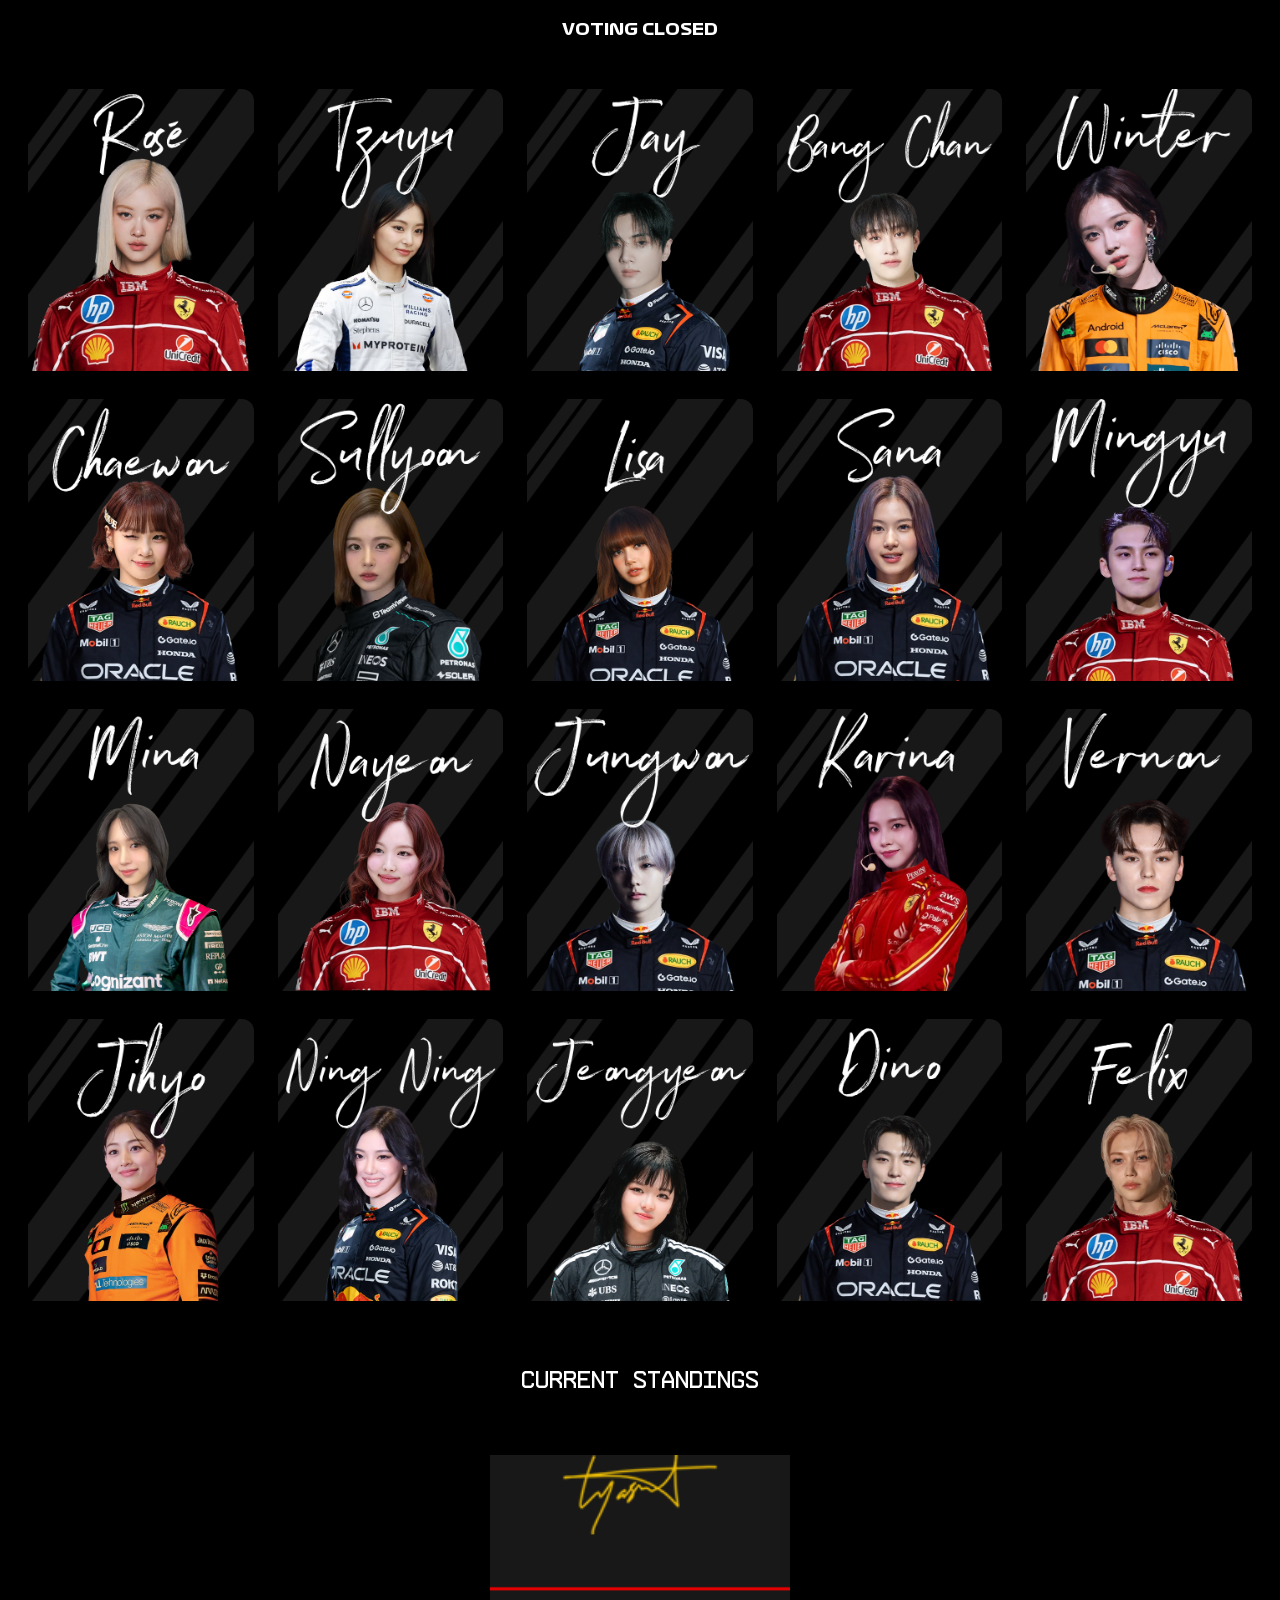
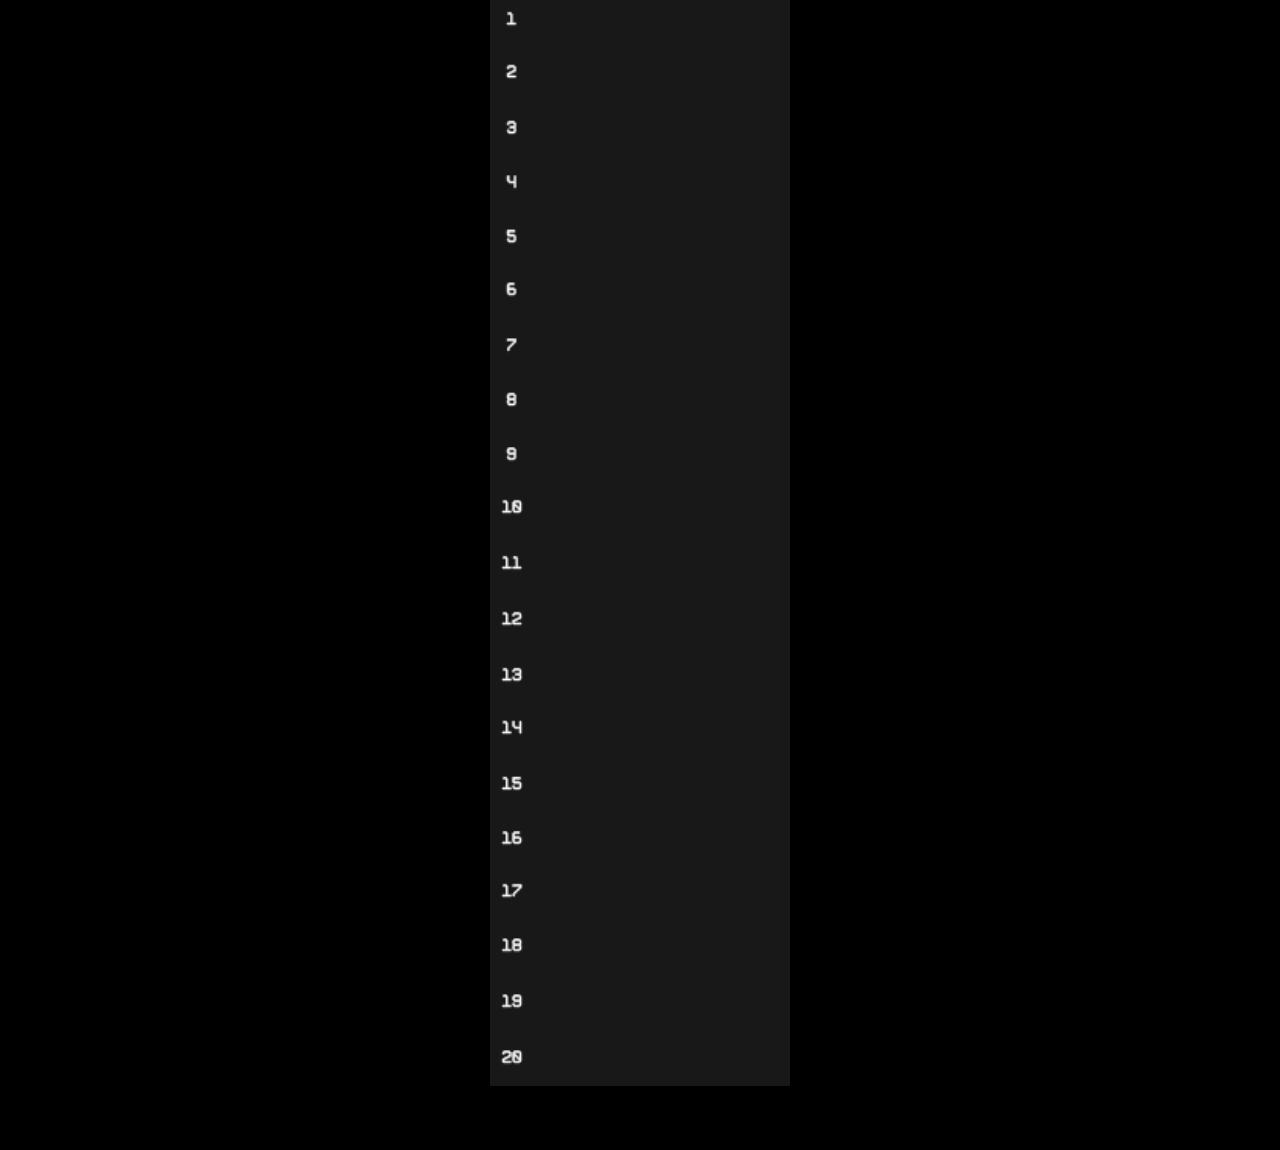
==== public/index.html @ f0732d75 "Add files via upload" ====
<!DOCTYPE html>
<html lang="en">
<head>
<meta charset="UTF-8">
<meta name="viewport" content="width=device-width, initial-scale=1">
<title>2025 Idol Korean GP Fan Vote</title>
<link rel="stylesheet" href="styles.css">
</head>
<body>

<div id="countdown"></div>

<div class="grid" id="grid"></div>

<button id="voteBtn">VOTE NOW</button>

<div id="overlay" onclick="closeOverlay()">
  <img id="overlayImg">
  <button id="shareBtn">🔗 SHARE MY VOTE</button>
</div>

<h2 id="standingsTitle">CURRENT STANDINGS</h2>

<div id="towerWrap">
  <img src="media/timing-tower.png" id="tower">
  <div id="towerCountdown"></div>
  <div id="towerData"></div>
</div>


<script src="vote.js"></script>
</body>
</html>
---- public/styles.css ----
@font-face { font-family:'F1'; src:url('fonts/Formula1_Bold.ttf'); }
@font-face { font-family:'0arame'; src:url('fonts/0arame.ttf'); }


body { background:black; color:white; margin:0; font-family:Arial }


#countdown {
color:white;
font-family:'F1';
text-align:center;
padding:20px;
}


.countdown-unit {
display:inline-block;
margin:0 6px;
text-align:center;
color: white;
}


.countdown-value {
font-size:42px;/* BIG xx */
}


.countdown-label {
font-size:24px; /* small words */
}

.grid {
display:grid;
grid-template-columns:repeat(5,1fr);
gap:24px;
padding:30px 28px; /* side buffer */
}


.card {
position:relative;
border-radius:12px;
overflow:hidden;
cursor:pointer;
}


.card img {
width:100%;
aspect-ratio:4 / 5;
object-fit:cover;
}


.card.selected {
  outline: 2px #49c0ec;
  outline-offset: -2x;
  box-shadow: 0 0 18px #49c0ec;
}

#voteBtn {
  display:none;
  position:fixed;
  bottom:20px;
  left:50%;
  transform:translateX(-50%);
  padding:16px 60px;
  font-family:'F1';
  background:red;
  color:white;
  border:none;
  border-radius:20px;
  font-size:20px;
  z-index: 9999;
}

#overlay {
  display:none;
  position:fixed;
  inset:0;
  background:rgba(0,0,0,.85);
  flex-direction:column;
  align-items:center;
  justify-content:center;
}

#overlay img { width:80%; max-width:400px }

#shareBtn {
  margin-top:20px;
  background:red;
  color:white;
  font-family:'F1';
  padding:14px;
  width:50vw;
  border-radius:14px;
}

#towerWrap { position:relative; margin:60px auto; width:300px }
#tower { width:100% }

.towerRow {
  position:absolute;
  left:50%;
  display:flex;
  align-items:center;
}

.towerRow img { width:120px }
.towerRow span {
  font-family:'0arame';
  color:white;
  margin-left:20px;
}

.centered {
  position:absolute;
  top:50%;
  left:50%;
  transform:translate(-50%,-50%);
}
.some-text {
  font-family: '0arame';
}

#standingsTitle {
  font-family: '0arame', sans-serif;
  color: white;
  text-align: center;
  margin: 30px 0 10px;
}

#towerCountdown {
  position:absolute;
  top:40px; /* 40px below top of timing tower */
  left:50%;
  transform:translateX(-50%);
  width:90%;
  text-align:center;
  font-family:'F1';
  color:white;
  pointer-events:none;
}

/* 🔹 RESPONSIVE GRID MODES */
@media (min-aspect-ratio: 2/1) {
  .grid { grid-template-columns: repeat(10, 1fr); }
}

@media (min-aspect-ratio: 1/1) and (max-aspect-ratio: 2/1) {
  .grid { grid-template-columns: repeat(5, 1fr); }
}

@media (max-aspect-ratio: 1/1) {
  .grid { grid-template-columns: repeat(2, 1fr); }
}
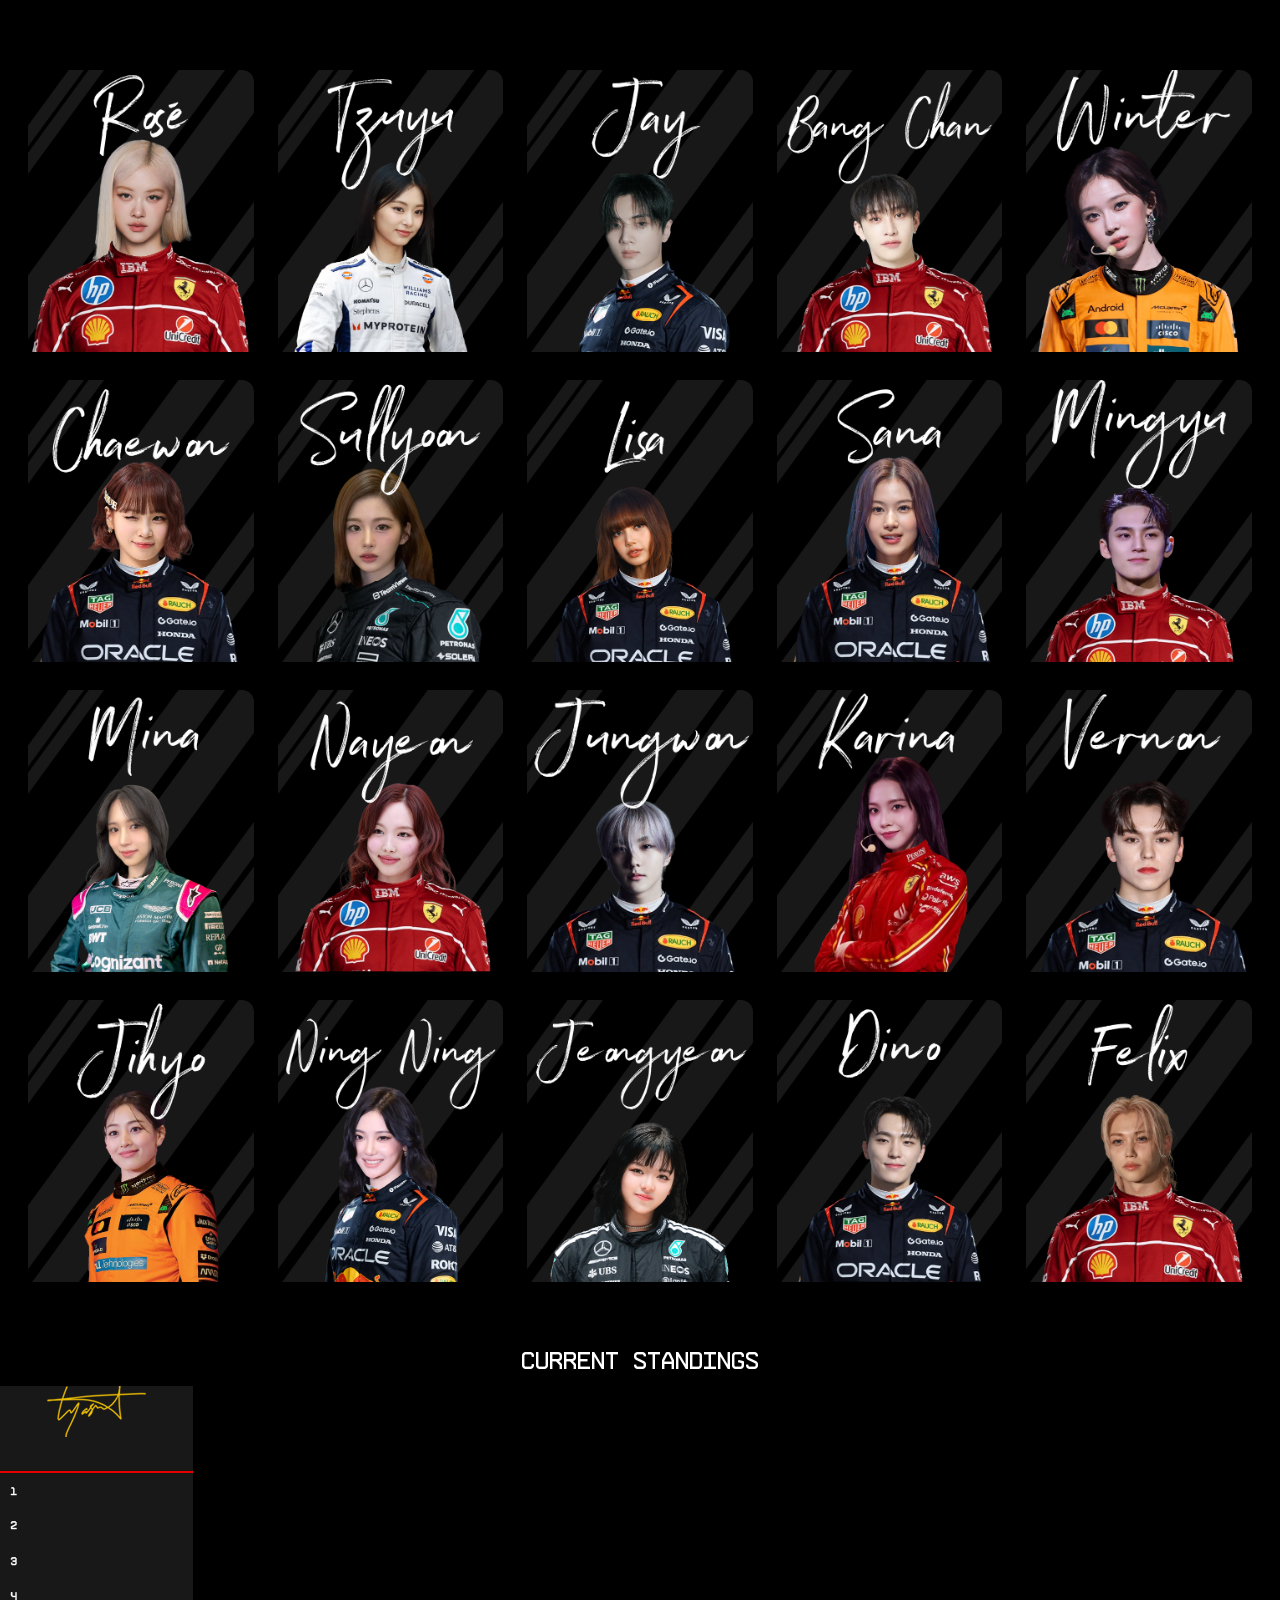
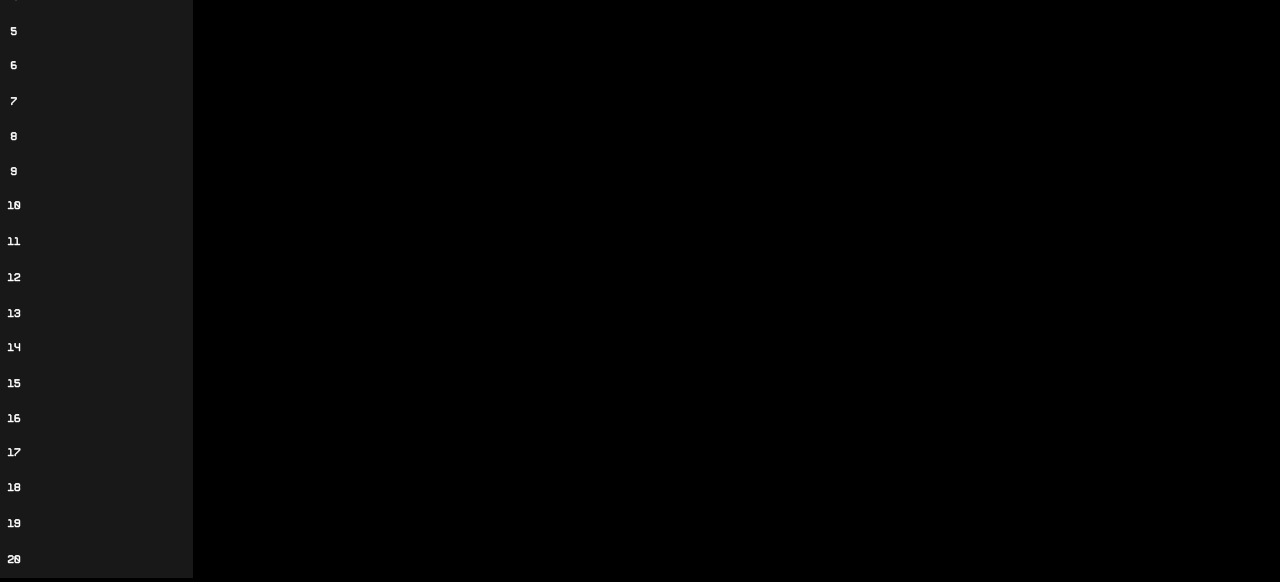
==== commit 37d42167: "Update index.html" ====
--- a/public/index.html
+++ b/public/index.html
@@ -21,13 +21,14 @@
 
 <h2 id="standingsTitle">CURRENT STANDINGS</h2>
 
-<div id="towerWrap">
-  <img src="media/timing-tower.png" id="tower">
-  <div id="towerCountdown"></div>
-  <div id="towerData"></div>
+<div id="tower-wrapper">
+  <img id="timing-tower" src="media/timing-tower.png" />
+  <div id="tower-countdown"></div>
+  <div id="tower-data"></div>
 </div>
 
 
 <script src="vote.js"></script>
 </body>
-</html>+
+</html>
--- a/public/styles.css
+++ b/public/styles.css
@@ -6,7 +6,7 @@
 
 
 #countdown {
-color:white;
+color:red;
 font-family:'F1';
 text-align:center;
 padding:20px;
@@ -113,7 +113,11 @@
   color:white;
   margin-left:20px;
 }
-
+.tower-overlay {
+  position: absolute;
+  z-index: 5;
+  pointer-events: none;
+}
 .centered {
   position:absolute;
   top:50%;
@@ -154,4 +158,6 @@
 
 @media (max-aspect-ratio: 1/1) {
   .grid { grid-template-columns: repeat(2, 1fr); }
-}+
+}
+
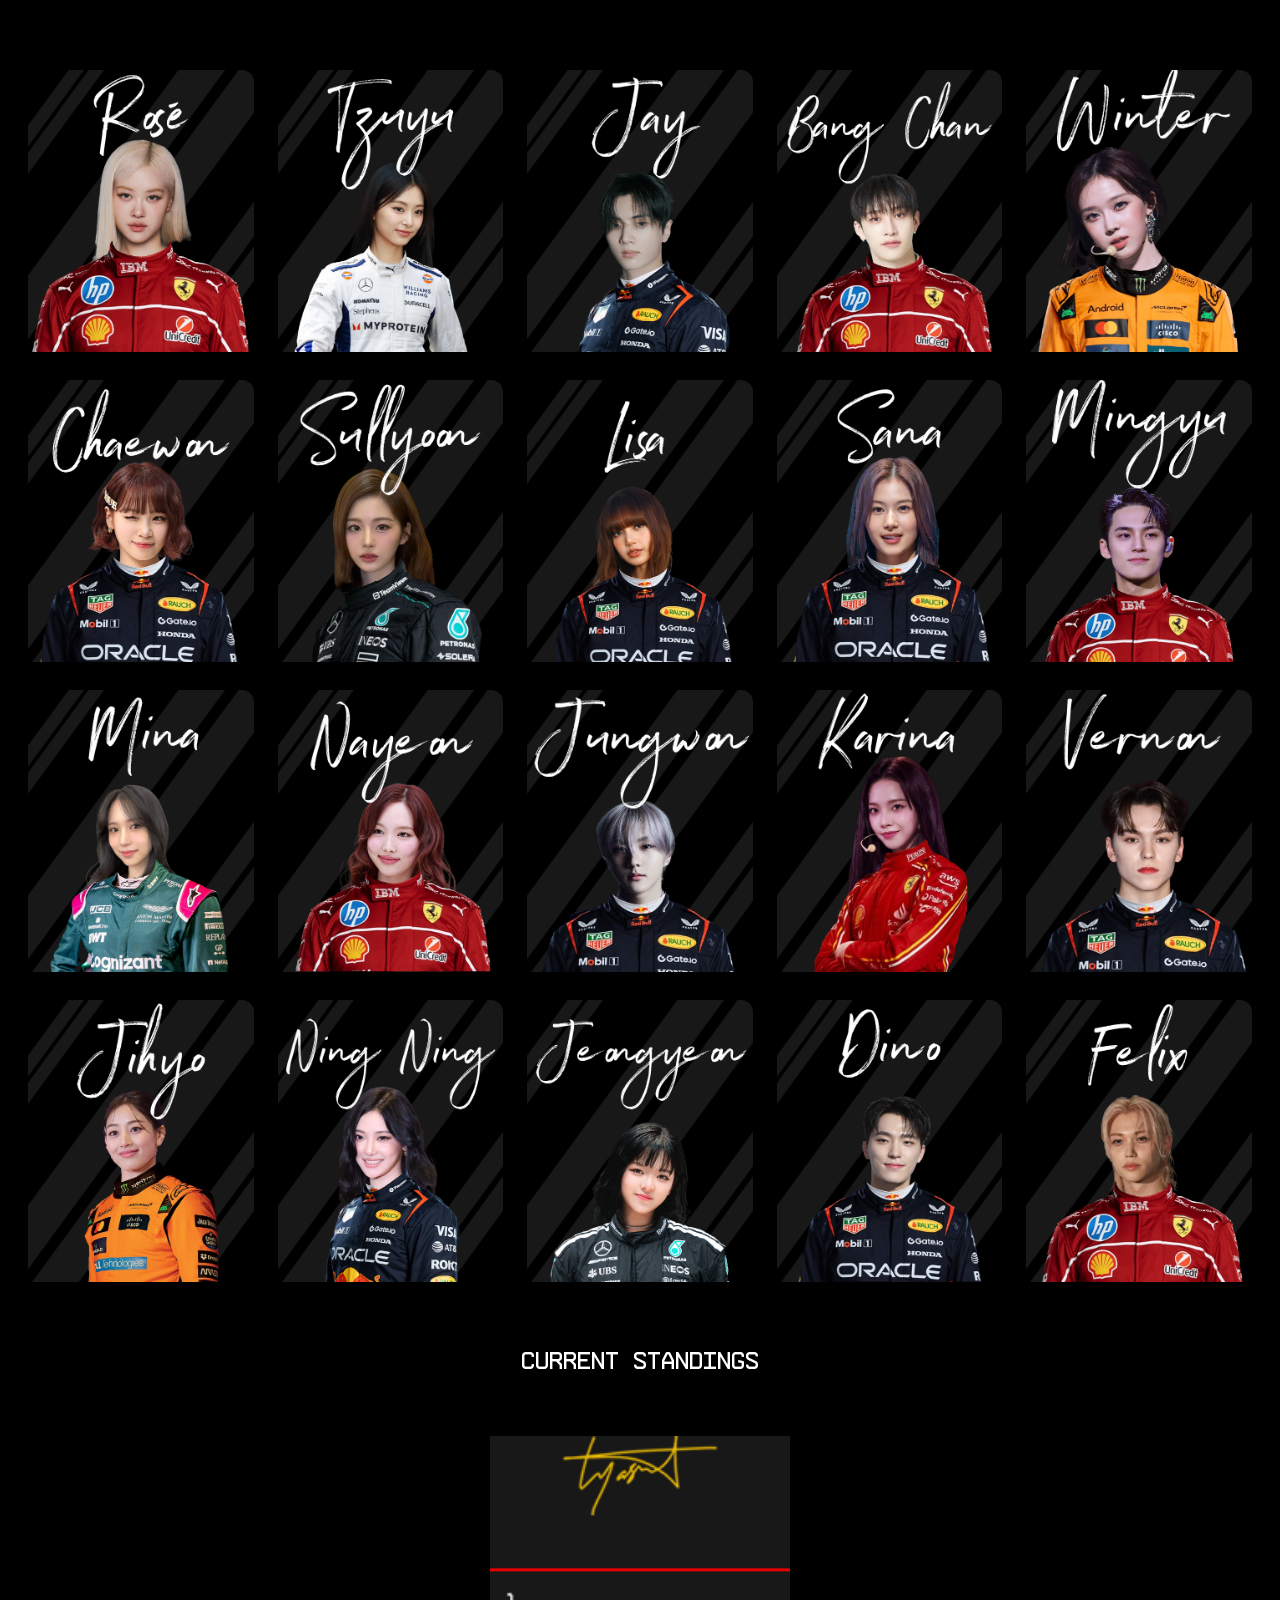
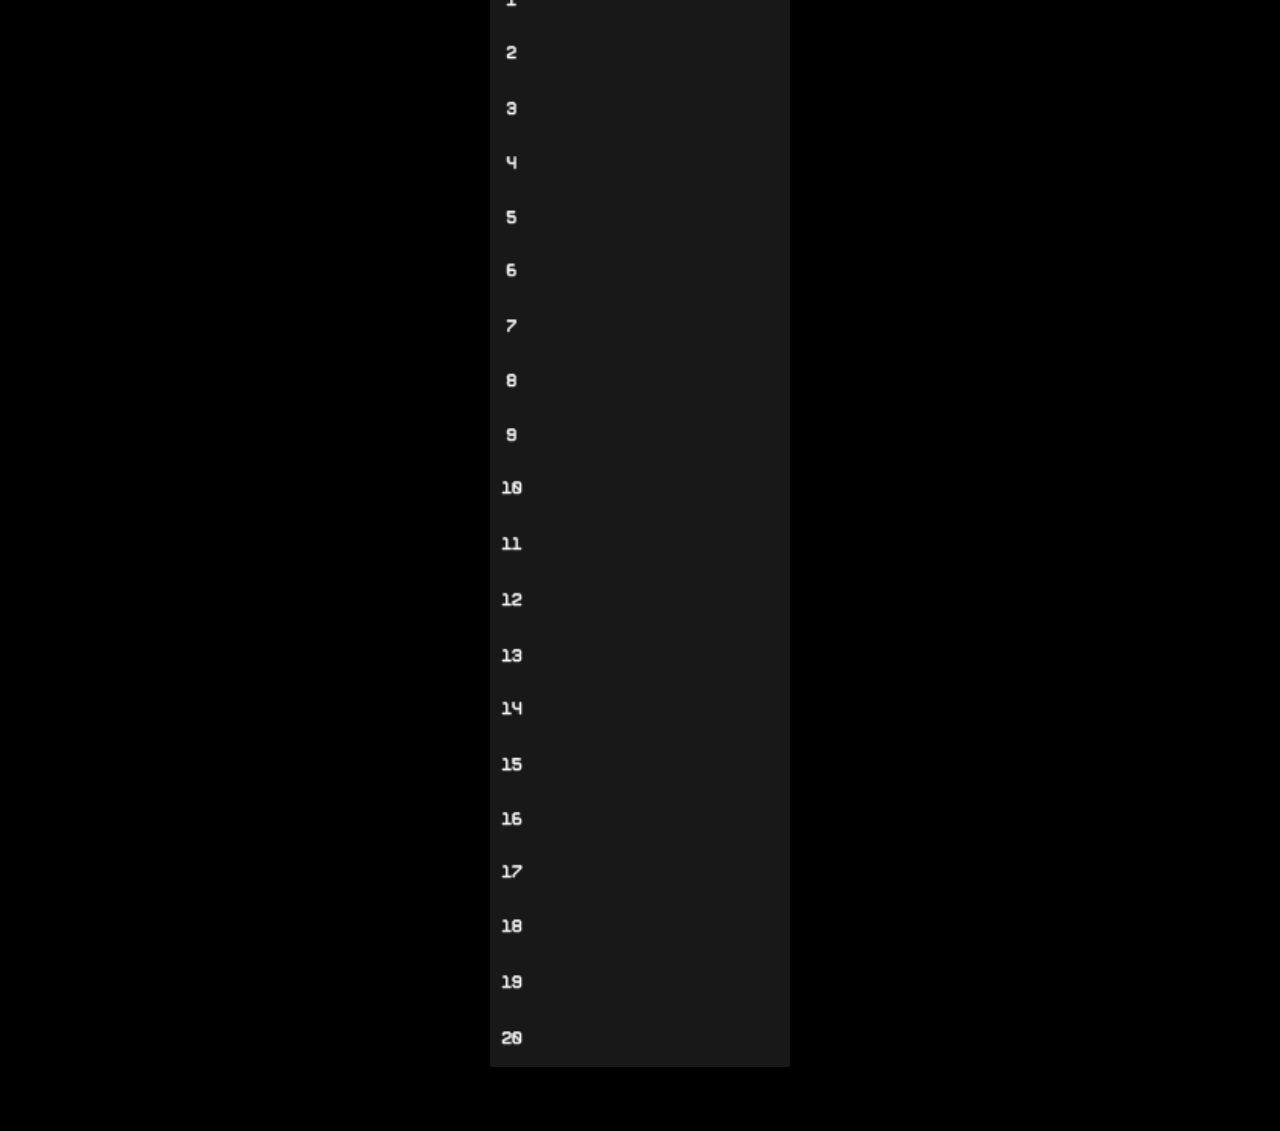
==== commit 07191030: "Update index.html" ====
--- a/public/index.html
+++ b/public/index.html
@@ -1,34 +1,56 @@
 <!DOCTYPE html>
 <html lang="en">
 <head>
-<meta charset="UTF-8">
-<meta name="viewport" content="width=device-width, initial-scale=1">
-<title>2025 Idol Korean GP Fan Vote</title>
-<link rel="stylesheet" href="styles.css">
+  <meta charset="UTF-8">
+  <meta name="viewport" content="width=device-width, initial-scale=1">
+  <title>2025 Idol Korean GP Fan Vote</title>
+  <link rel="stylesheet" href="styles.css">
 </head>
 <body>
 
+<!-- PRIMARY COUNTDOWN (TOP) -->
 <div id="countdown"></div>
 
+<!-- DRIVER GRID -->
 <div class="grid" id="grid"></div>
 
+<!-- VOTE BUTTON -->
 <button id="voteBtn">VOTE NOW</button>
 
+<!-- VOTE CONFIRMATION OVERLAY -->
 <div id="overlay" onclick="closeOverlay()">
   <img id="overlayImg">
   <button id="shareBtn">🔗 SHARE MY VOTE</button>
 </div>
 
+<!-- STANDINGS TITLE -->
 <h2 id="standingsTitle">CURRENT STANDINGS</h2>
 
-<div id="tower-wrapper">
-  <img id="timing-tower" src="media/timing-tower.png" />
-  <div id="tower-countdown"></div>
-  <div id="tower-data"></div>
+<!-- TIMING TOWER WRAPPER -->
+<div id="towerWrap">
+
+  <!-- TIMING TOWER IMAGE (BACKGROUND LAYER) -->
+  <img
+    src="media/timing-tower.png"
+    id="tower"
+    style="position: relative; z-index: 1;"
+  >
+
+  <!-- DUPLICATED COUNTDOWN (OVERLAY, ABOVE IMAGE) -->
+  <div
+    id="towerCountdown"
+    style="position:absolute; z-index:10;"
+  ></div>
+
+  <!-- TIMING TOWER DATA (NAMES + % ABOVE IMAGE) -->
+  <div
+    id="towerData"
+    style="position:absolute; inset:0; z-index:5;"
+  ></div>
+
 </div>
 
+<script src="vote.js"></script>
 
-<script src="vote.js"></script>
 </body>
-
 </html>
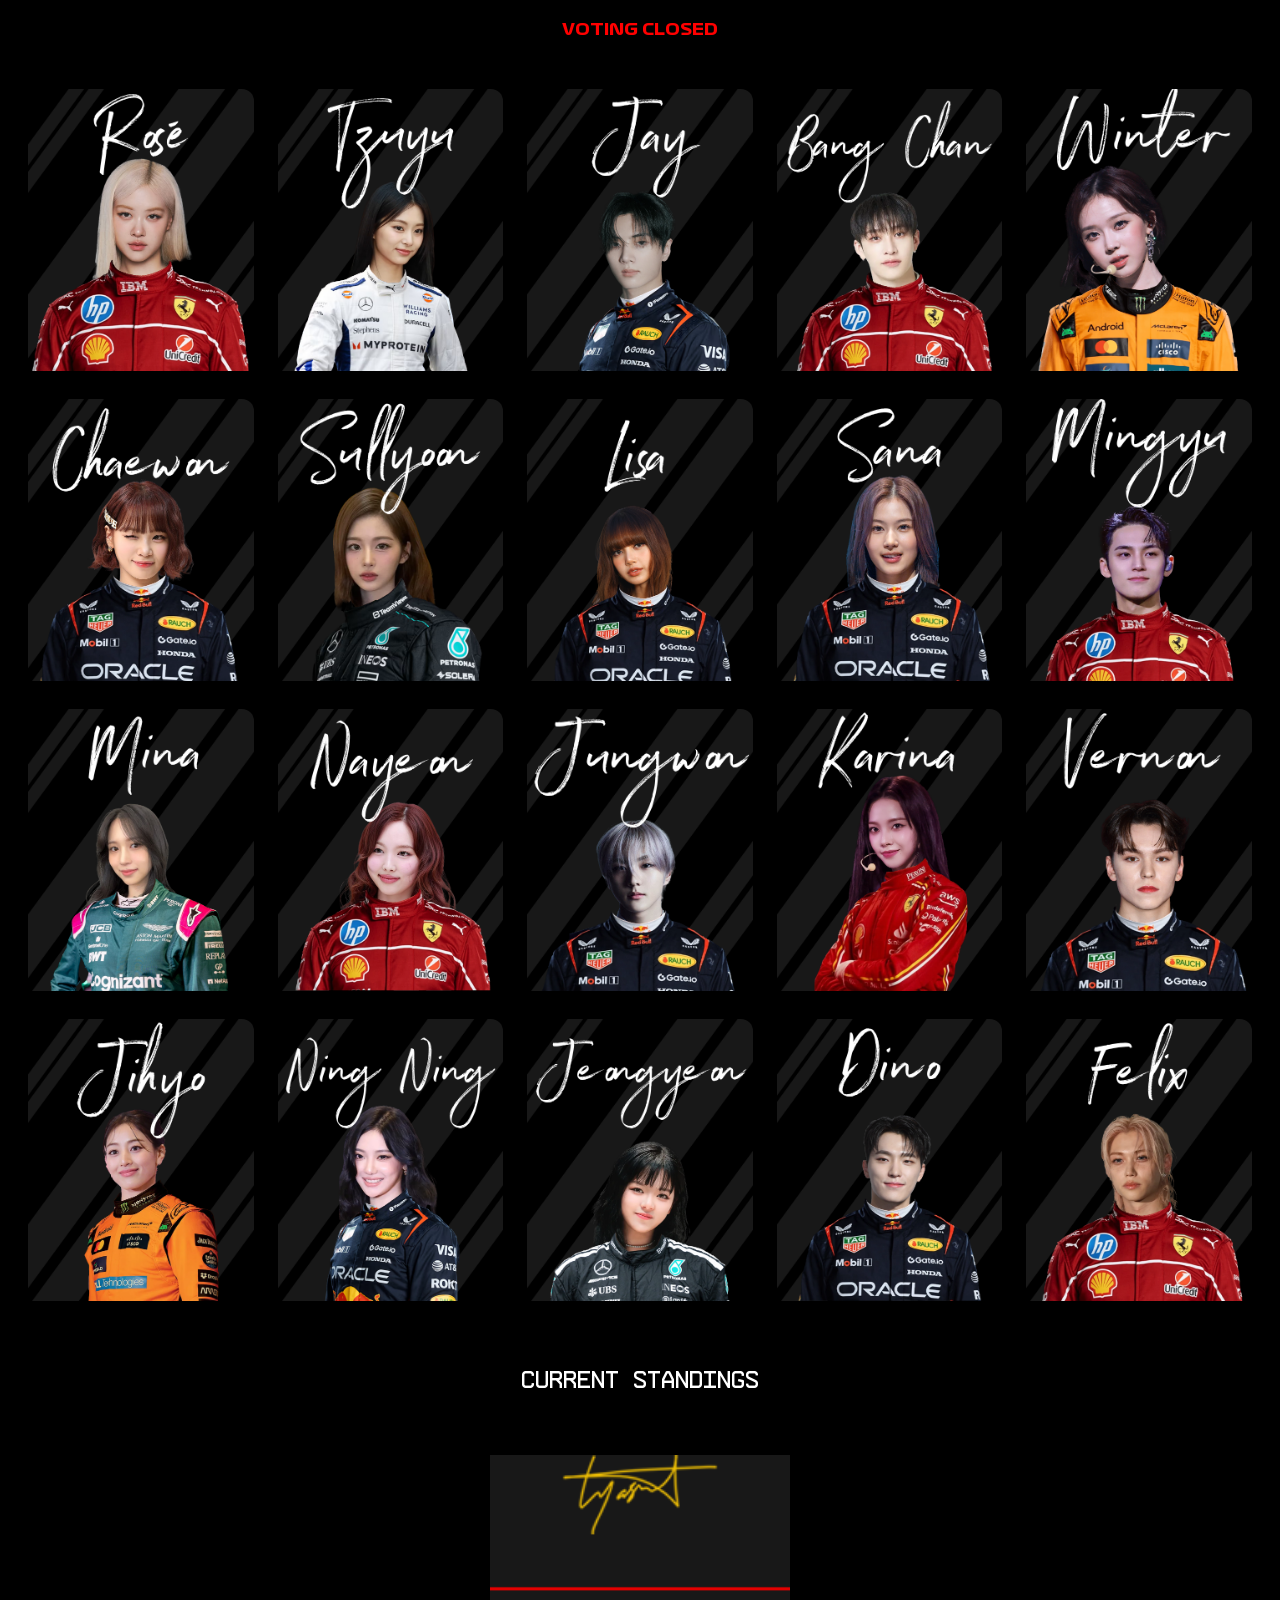
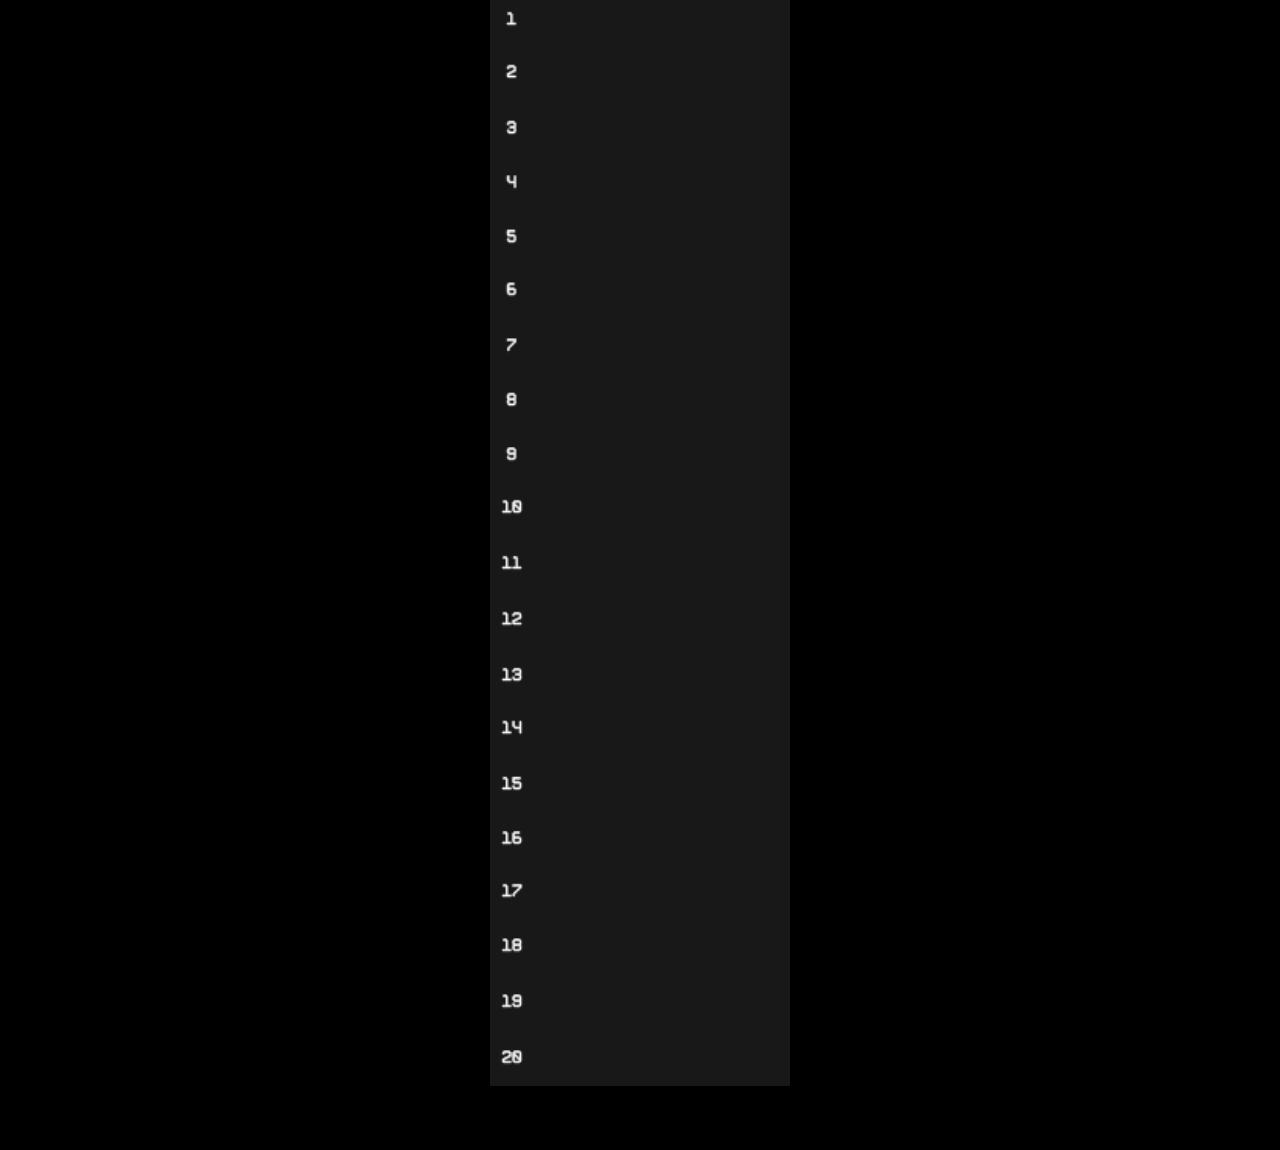
==== commit 3f47d553: "Update index.html" ====
--- a/public/index.html
+++ b/public/index.html
@@ -26,31 +26,15 @@
 <!-- STANDINGS TITLE -->
 <h2 id="standingsTitle">CURRENT STANDINGS</h2>
 
-<!-- TIMING TOWER WRAPPER -->
 <div id="towerWrap">
+  <img src="media/timing-tower.png" id="tower">
+  <div id="towerCountdownSimple"></div>
+  <div id="towerData"></div>
+</div>
 
-  <!-- TIMING TOWER IMAGE (BACKGROUND LAYER) -->
-  <img
-    src="media/timing-tower.png"
-    id="tower"
-    style="position: relative; z-index: 1;"
-  >
-
-  <!-- DUPLICATED COUNTDOWN (OVERLAY, ABOVE IMAGE) -->
-  <div
-    id="towerCountdown"
-    style="position:absolute; z-index:10;"
-  ></div>
-
-  <!-- TIMING TOWER DATA (NAMES + % ABOVE IMAGE) -->
-  <div
-    id="towerData"
-    style="position:absolute; inset:0; z-index:5;"
-  ></div>
-
-</div>
 
 <script src="vote.js"></script>
 
 </body>
 </html>
+
--- a/public/styles.css
+++ b/public/styles.css
@@ -1,62 +1,48 @@
 @font-face { font-family:'F1'; src:url('fonts/Formula1_Bold.ttf'); }
 @font-face { font-family:'0arame'; src:url('fonts/0arame.ttf'); }
 
-
 body { background:black; color:white; margin:0; font-family:Arial }
 
-
 #countdown {
-color:red;
-font-family:'F1';
-text-align:center;
-padding:20px;
+  color:red;
+  font-family:'F1';
+  text-align:center;
+  padding:20px;
 }
 
-
 .countdown-unit {
-display:inline-block;
-margin:0 6px;
-text-align:center;
-color: white;
+  display:inline-block;
+  margin:0 6px;
+  text-align:center;
+  color:white;
 }
 
+.countdown-value { font-size:42px; }
+.countdown-label { font-size:24px; }
 
-.countdown-value {
-font-size:42px;/* BIG xx */
+.grid {
+  display:grid;
+  gap:24px;
+  padding:30px 28px;
 }
 
-
-.countdown-label {
-font-size:24px; /* small words */
+.card {
+  position:relative;
+  border-radius:12px;
+  overflow:hidden;
+  cursor:pointer;
 }
 
-.grid {
-display:grid;
-grid-template-columns:repeat(5,1fr);
-gap:24px;
-padding:30px 28px; /* side buffer */
+.card img {
+  width:100%;
+  aspect-ratio:4 / 5;
+  object-fit:cover;
 }
 
-
-.card {
-position:relative;
-border-radius:12px;
-overflow:hidden;
-cursor:pointer;
-}
-
-
-.card img {
-width:100%;
-aspect-ratio:4 / 5;
-object-fit:cover;
-}
-
-
 .card.selected {
-  outline: 2px #49c0ec;
-  outline-offset: -2x;
-  box-shadow: 0 0 18px #49c0ec;
+  outline:2px solid #49c0ec;
+  outline-offset:-2px;
+  box-shadow:0 0 18px #49c0ec;
 }
 
 #voteBtn {
@@ -72,7 +58,7 @@
   border:none;
   border-radius:20px;
   font-size:20px;
-  z-index: 9999;
+  z-index:9999;
 }
 
 #overlay {
@@ -97,67 +83,81 @@
   border-radius:14px;
 }
 
-#towerWrap { position:relative; margin:60px auto; width:300px }
-#tower { width:100% }
+#towerWrap {
+  position:relative;
+  margin:60px auto;
+  width:300px;
+}
+
+#tower {
+  width:100%;
+  position:relative;
+  z-index:1;
+}
+
+
+#towerData {
+  position:absolute;
+  inset:0;
+  z-index:5;
+  pointer-events:none;
+}
 
 .towerRow {
   position:absolute;
   left:50%;
+  transform:translateX(-50%);
   display:flex;
   align-items:center;
 }
 
-.towerRow img { width:120px }
+.towerRow img {
+  width:115px;
+  height:auto;
+}
 .towerRow span {
   font-family:'0arame';
   color:white;
-  margin-left:20px;
-}
-.tower-overlay {
-  position: absolute;
-  z-index: 5;
-  pointer-events: none;
-}
-.centered {
-  position:absolute;
-  top:50%;
-  left:50%;
-  transform:translate(-50%,-50%);
-}
-.some-text {
-  font-family: '0arame';
+  margin-left:35px; /* +5px right */
+  font-size:20px;   /* +1–2px bigger */
 }
 
 #standingsTitle {
-  font-family: '0arame', sans-serif;
-  color: white;
-  text-align: center;
-  margin: 30px 0 10px;
+  font-family:'0arame';
+  color:white;
+  text-align:center;
+  margin:30px 0 10px;
 }
 
-#towerCountdown {
-  position:absolute;
-  top:40px; /* 40px below top of timing tower */
-  left:50%;
-  transform:translateX(-50%);
-  width:90%;
-  text-align:center;
-  font-family:'F1';
-  color:white;
-  pointer-events:none;
-}
-
-/* 🔹 RESPONSIVE GRID MODES */
+/* RESPONSIVE GRID */
 @media (min-aspect-ratio: 2/1) {
   .grid { grid-template-columns: repeat(10, 1fr); }
 }
-
 @media (min-aspect-ratio: 1/1) and (max-aspect-ratio: 2/1) {
   .grid { grid-template-columns: repeat(5, 1fr); }
 }
-
 @media (max-aspect-ratio: 1/1) {
   .grid { grid-template-columns: repeat(2, 1fr); }
-
 }
 
+/* 🔹 Simple Timing Tower Countdown */
+#towerCountdownSimple {
+  position: absolute;
+  top: 50px; /* 50px below start of timing-tower.png */
+  left: 50%;
+  transform: translateX(-50%);
+  font-family: 'F1';
+  color: white;
+  font-size: 16px;
+  white-space: nowrap;
+  z-index: 6;
+}
+
+#towerCountdownSimple span {
+  margin: 0 4px;
+}
+
+#towerCountdownSimple .label {
+  font-size: 10px;
+  opacity: 0.9;
+}
